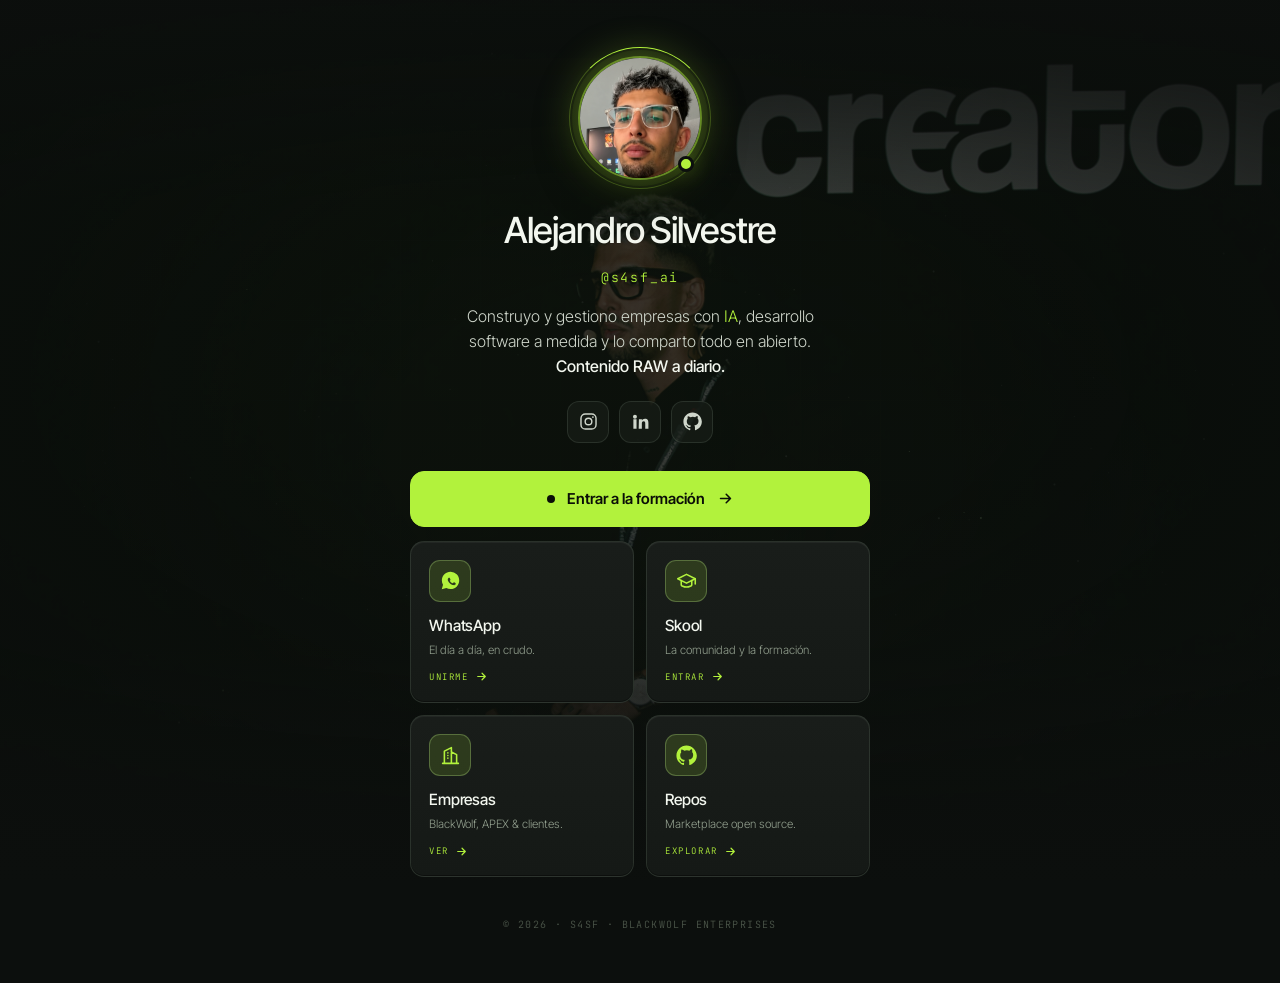
==== index.html @ 4521e9c7 "feat: sitio hub s4sf_ai — link-in-bio, empresas/software/servicios, marketplace de repos Co-Authored" ====
<!doctype html>
<html lang="es">
<head>
  <meta charset="UTF-8" />
  <meta name="viewport" content="width=device-width, initial-scale=1.0, viewport-fit=cover" />
  <meta name="theme-color" content="#0C0F0D" />
  <title>s4sf_ai · Alejandro Silvestre</title>
  <meta name="description" content="IA, automatización y ciberseguridad. Formación, comunidad y herramientas — contenido RAW a diario. Entra por una de las cuatro puertas." />
  <meta property="og:type" content="website" />
  <meta property="og:title" content="s4sf_ai · Alejandro Silvestre" />
  <meta property="og:description" content="IA, automatización y ciberseguridad. Formación, comunidad y repos abiertos. Contenido RAW a diario." />
  <meta property="og:image" content="assets/og.png" />
  <meta name="twitter:card" content="summary_large_image" />
  <meta name="twitter:title" content="s4sf_ai · Alejandro Silvestre" />
  <meta name="twitter:description" content="IA, automatización y ciberseguridad. Contenido RAW a diario." />
  <meta name="twitter:image" content="assets/og.png" />
  <link rel="icon" href="data:image/svg+xml,<svg xmlns='http://www.w3.org/2000/svg' viewBox='0 0 32 32'><rect width='32' height='32' rx='8' fill='%23B2F23C'/><text x='16' y='22' font-family='monospace' font-size='15' font-weight='700' text-anchor='middle' fill='%230A0E07'>s4</text></svg>" />
  <link rel="stylesheet" href="assets/theme.css" />
</head>
<body>
  <script src="assets/config.js"></script>
  <script src="assets/atmosphere.js"></script>

  <!-- Foto de escenario de fondo en movimiento + velo -->
  <img class="bio-bg-portrait" src="assets/bg-stage.png" alt="" aria-hidden="true" />
  <div class="bio-veil" aria-hidden="true"></div>

  <main class="bio-stage">
    <div class="bio-col">
      <!-- Foto de perfil -->
      <div class="bio-avatar-wrap reveal">
        <span class="bio-avatar-ring" aria-hidden="true"></span>
        <img class="bio-avatar" src="assets/avatar.png" alt="Alejandro Silvestre — s4sf" />
        <span class="bio-avatar-dot" aria-hidden="true"></span>
      </div>

      <!-- Presentación (no en menú) -->
      <h1 class="bio-name reveal">Alejandro Silvestre</h1>
      <div class="bio-handle reveal">@s4sf_ai</div>
      <p class="bio-tagline reveal">
        Construyo y gestiono empresas con <span class="accent">IA</span>, desarrollo software a medida
        y lo comparto todo en abierto. <strong style="color:var(--apex-plat-hi);font-weight:500">Contenido RAW a diario.</strong>
      </p>

      <!-- Redes -->
      <div class="bio-socials reveal">
        <a class="bio-social" href="https://instagram.com/alexsilvstre_" target="_blank" rel="noopener" aria-label="Instagram">
          <svg viewBox="0 0 24 24" fill="none" stroke="currentColor" stroke-width="1.8"><rect x="2.5" y="2.5" width="19" height="19" rx="5.5"/><circle cx="12" cy="12" r="4.2"/><circle cx="17.6" cy="6.4" r="1.1" fill="currentColor" stroke="none"/></svg>
        </a>
        <a class="bio-social" href="https://www.linkedin.com/in/alejandro-silvestre-s4sf/" target="_blank" rel="noopener" aria-label="LinkedIn">
          <svg viewBox="0 0 24 24" fill="currentColor"><path d="M4.98 3.5A2.5 2.5 0 1 0 5 8.5a2.5 2.5 0 0 0 0-5zM3 9h4v12H3zM10 9h3.8v1.7h.05c.53-1 1.83-2.05 3.76-2.05C21.4 8.65 22 11.1 22 14.3V21h-4v-6c0-1.43-.03-3.27-2-3.27-2 0-2.3 1.56-2.3 3.17V21h-4z"/></svg>
        </a>
        <a class="bio-social" href="https://github.com/SASbot01/apexclosers" target="_blank" rel="noopener" aria-label="GitHub">
          <svg viewBox="0 0 24 24" fill="currentColor"><path d="M12 .5C5.7.5.5 5.7.5 12c0 5.1 3.3 9.4 7.9 10.9.6.1.8-.2.8-.5v-2c-3.2.7-3.9-1.4-3.9-1.4-.5-1.3-1.3-1.7-1.3-1.7-1.1-.7.1-.7.1-.7 1.2.1 1.8 1.2 1.8 1.2 1 1.8 2.8 1.3 3.5 1 .1-.8.4-1.3.7-1.6-2.6-.3-5.3-1.3-5.3-5.7 0-1.3.5-2.3 1.2-3.1-.1-.3-.5-1.5.1-3.1 0 0 1-.3 3.3 1.2a11.5 11.5 0 0 1 6 0C17.3 4.7 18.3 5 18.3 5c.6 1.6.2 2.8.1 3.1.8.8 1.2 1.8 1.2 3.1 0 4.4-2.7 5.4-5.3 5.7.4.4.8 1.1.8 2.2v3.3c0 .3.2.6.8.5 4.6-1.5 7.9-5.8 7.9-10.9C23.5 5.7 18.3.5 12 .5Z"/></svg>
        </a>
      </div>

      <!-- CTA formación destacado -->
      <a class="bio-formacion reveal" data-link="formacion">
        <span class="pulse" aria-hidden="true"></span>
        Entrar a la formación
        <svg viewBox="0 0 24 24" fill="none" stroke="currentColor" stroke-width="2.2" stroke-linecap="round" stroke-linejoin="round" style="width:17px;height:17px"><path d="M5 12h14M13 6l6 6-6 6"/></svg>
      </a>

      <!-- LOS 4 BOTONES (protagonistas) -->
      <nav class="bio-links" aria-label="Accesos">
        <a class="bio-link reveal" data-link="whatsapp">
          <span class="ic"><svg viewBox="0 0 24 24" fill="currentColor"><path d="M12.04 2C6.58 2 2.13 6.45 2.13 11.91c0 1.75.46 3.45 1.32 4.95L2 22l5.25-1.38a9.9 9.9 0 0 0 4.79 1.22h.01c5.46 0 9.91-4.45 9.91-9.91 0-2.65-1.03-5.14-2.9-7.01A9.82 9.82 0 0 0 12.04 2Zm5.83 14.24c-.19.53-1.1 1.01-1.53 1.08-.39.06-.88.08-1.42-.09-.33-.11-.74-.25-1.28-.48-2.26-.97-3.73-3.24-3.84-3.39-.11-.15-.92-1.22-.92-2.33s.59-1.66.79-1.88c.21-.22.45-.28.6-.28h.43c.13.01.32-.05.5.39.19.45.63 1.57.69 1.68.06.11.09.24.02.39-.07.15-.11.24-.22.37-.11.13-.23.29-.33.39-.11.11-.23.23-.1.45.13.22.58.95 1.24 1.54.85.76 1.57 1 1.79 1.11.22.11.35.09.48-.06.13-.15.56-.66.71-.88.14-.23.29-.19.5-.12.21.08 1.32.63 1.54.74.23.12.37.17.43.27.06.1.06.55-.13 1.08Z"/></svg></span>
          <div><h3>WhatsApp</h3><p>El día a día, en crudo.</p></div>
          <span class="go">Unirme <svg viewBox="0 0 24 24" fill="none" stroke="currentColor" stroke-width="2.2" stroke-linecap="round" stroke-linejoin="round"><path d="M5 12h14M13 6l6 6-6 6"/></svg></span>
        </a>

        <a class="bio-link reveal" data-link="skool">
          <span class="ic"><svg viewBox="0 0 24 24" fill="none" stroke="currentColor" stroke-width="1.8" stroke-linecap="round" stroke-linejoin="round"><path d="M22 10 12 5 2 10l10 5 10-5Z"/><path d="M6 12v5c0 1 2.7 2.5 6 2.5s6-1.5 6-2.5v-5"/><path d="M22 10v6"/></svg></span>
          <div><h3>Skool</h3><p>La comunidad y la formación.</p></div>
          <span class="go">Entrar <svg viewBox="0 0 24 24" fill="none" stroke="currentColor" stroke-width="2.2" stroke-linecap="round" stroke-linejoin="round"><path d="M5 12h14M13 6l6 6-6 6"/></svg></span>
        </a>

        <a class="bio-link reveal" href="empresas.html">
          <span class="ic"><svg viewBox="0 0 24 24" fill="none" stroke="currentColor" stroke-width="1.8" stroke-linecap="round" stroke-linejoin="round"><path d="M3 21h18M5 21V7l8-4v18M19 21V11l-6-3"/><path d="M9 9v.01M9 12v.01M9 15v.01"/></svg></span>
          <div><h3>Empresas</h3><p>BlackWolf, APEX & clientes.</p></div>
          <span class="go">Ver <svg viewBox="0 0 24 24" fill="none" stroke="currentColor" stroke-width="2.2" stroke-linecap="round" stroke-linejoin="round"><path d="M5 12h14M13 6l6 6-6 6"/></svg></span>
        </a>

        <a class="bio-link reveal" href="repos.html">
          <span class="ic"><svg viewBox="0 0 24 24" fill="currentColor"><path d="M12 .5C5.7.5.5 5.7.5 12c0 5.1 3.3 9.4 7.9 10.9.6.1.8-.2.8-.5v-2c-3.2.7-3.9-1.4-3.9-1.4-.5-1.3-1.3-1.7-1.3-1.7-1.1-.7.1-.7.1-.7 1.2.1 1.8 1.2 1.8 1.2 1 1.8 2.8 1.3 3.5 1 .1-.8.4-1.3.7-1.6-2.6-.3-5.3-1.3-5.3-5.7 0-1.3.5-2.3 1.2-3.1-.1-.3-.5-1.5.1-3.1 0 0 1-.3 3.3 1.2a11.5 11.5 0 0 1 6 0C17.3 4.7 18.3 5 18.3 5c.6 1.6.2 2.8.1 3.1.8.8 1.2 1.8 1.2 3.1 0 4.4-2.7 5.4-5.3 5.7.4.4.8 1.1.8 2.2v3.3c0 .3.2.6.8.5 4.6-1.5 7.9-5.8 7.9-10.9C23.5 5.7 18.3.5 12 .5Z"/></svg></span>
          <div><h3>Repos</h3><p>Marketplace open source.</p></div>
          <span class="go">Explorar <svg viewBox="0 0 24 24" fill="none" stroke="currentColor" stroke-width="2.2" stroke-linecap="round" stroke-linejoin="round"><path d="M5 12h14M13 6l6 6-6 6"/></svg></span>
        </a>
      </nav>

      <p class="bio-foot">© <span data-year></span> · s4sf · BlackWolf Enterprises</p>
    </div>
  </main>

  <script src="assets/main.js"></script>
</body>
</html>
---- assets/theme.css ----
/* ───────────────────────────────────────────────────────────────────────────
 * s4sf — Sistema de diseño "Apex Neón"
 * Portado fielmente del software Apex / Apex Closer (no inventado).
 * Verde lima sobre negro-verdoso · Inter Tight + JetBrains Mono · cinematic.
 * ─────────────────────────────────────────────────────────────────────────── */

@import url('https://fonts.googleapis.com/css2?family=Inter+Tight:wght@200;300;400;500;600;700;800&family=JetBrains+Mono:wght@300;400;500&display=swap');

:root {
  --apex-font:      'Inter Tight', 'Inter', -apple-system, BlinkMacSystemFont, system-ui, sans-serif;
  --apex-font-mono: 'JetBrains Mono', 'SF Mono', Menlo, monospace;
  --apex-ease-editorial: cubic-bezier(0.2, 0.8, 0.2, 1);
  --apex-ease-ambient:   cubic-bezier(0.16, 1, 0.3, 1);

  /* Tokens NEÓN (la firma de Apex Closer) */
  --apex-bg-deep:    #0C0F0D;
  --apex-bg:         #0E120F;
  --apex-bg-soft:    #121613;
  --apex-surface:    #181C19;
  --apex-surface-hi: #1E231F;

  --apex-plat-hi:   #F3F7EF;
  --apex-plat-mid:  #CFD6CB;
  --apex-plat-low:  #93A08F;
  --apex-plat-shad: #4C564A;
  --apex-plat-deep: #1B211A;

  --apex-border:        rgba(150, 172, 148, 0.16);
  --apex-border-strong: rgba(168, 214, 120, 0.34);
  --apex-border-soft:   rgba(150, 172, 148, 0.09);

  --apex-card-bg:    linear-gradient(180deg, #191D1A 0%, #151916 100%);
  --apex-card-sheen: linear-gradient(180deg, rgba(255, 255, 255, 0.022), transparent);
  --apex-inset-top: rgba(255, 255, 255, 0.045);
  --apex-inset-bot: rgba(0, 0, 0, 0.4);
  --apex-anchor:    rgba(0, 0, 0, 0.45);

  --apex-panel-bg:   #141815;
  --apex-trigger-bg:   rgba(28, 33, 29, 0.55);
  --apex-trigger-bg-h: rgba(38, 44, 39, 0.85);

  --apex-status-pos: #B2F23C;
  --apex-status-neg: #E58371;

  --apex-accent:      #B2F23C;
  --apex-accent-h:    #C6FA5C;
  --apex-accent-ink:  #0A0E07;
  --apex-accent-line: #B2F23C;
  --apex-accent-soft: rgba(178, 242, 60, 0.14);
  --apex-glow:        0 0 22px rgba(178, 242, 60, 0.28);

  --apex-radius:      14px;
  --apex-radius-sm:   9px;
  --apex-radius-pill: 999px;

  --apex-mark-1: #C6FA5C;
  --apex-mark-2: #B2F23C;
  --apex-mark-3: #6FA32B;

  --apex-maxw: 1120px;
}

* { box-sizing: border-box; }
html, body { background: var(--apex-bg-deep); }
html { scroll-behavior: smooth; }

body {
  margin: 0;
  position: relative;
  min-height: 100vh;
  background: var(--apex-bg-deep);
  color: var(--apex-plat-mid);
  font-family: var(--apex-font);
  font-weight: 300;
  font-size: 14.5px;
  line-height: 1.6;
  letter-spacing: 0;
  -webkit-font-smoothing: antialiased;
  -moz-osx-font-smoothing: grayscale;
  overflow-x: hidden;
}

::selection { background: var(--apex-accent); color: var(--apex-accent-ink); }

a { color: inherit; text-decoration: none; }

/* ── Tipografía ──────────────────────────────────────────────────────────── */
.apex-eyebrow {
  font-family: var(--apex-font-mono);
  font-weight: 500; font-size: 11px;
  letter-spacing: 0.22em; text-transform: uppercase;
  color: var(--apex-plat-low);
}
.apex-eyebrow--accent { color: var(--apex-accent); }
.apex-label {
  font-family: var(--apex-font-mono);
  font-weight: 500; font-size: 10.5px;
  letter-spacing: 0.18em; text-transform: uppercase;
  color: var(--apex-plat-low);
}
.apex-mono { font-family: var(--apex-font-mono); font-weight: 400; letter-spacing: 0.04em; }
.apex-display {
  font-family: var(--apex-font); font-weight: 200;
  font-size: clamp(46px, 9vw, 92px); line-height: 0.95; letter-spacing: -0.04em;
  color: var(--apex-plat-hi); margin: 0;
}
.apex-h1 { font-family: var(--apex-font); font-weight: 400; font-size: clamp(30px,5vw,44px); line-height: 1.02; letter-spacing: -0.025em; color: var(--apex-plat-hi); margin: 0; }
.apex-h2 { font-family: var(--apex-font); font-weight: 500; font-size: clamp(22px,3.4vw,28px); line-height: 1.18; letter-spacing: -0.02em; color: var(--apex-plat-hi); margin: 0; }
.apex-h3 { font-family: var(--apex-font); font-weight: 500; font-size: 18px; line-height: 1.25; letter-spacing: -0.015em; color: var(--apex-plat-hi); margin: 0; }
.apex-lead { font-size: clamp(15px, 2vw, 17px); line-height: 1.6; color: var(--apex-plat-mid); }
.apex-muted { color: var(--apex-plat-low); }
.accent { color: var(--apex-accent); }

/* ── Layout ──────────────────────────────────────────────────────────────── */
.apex-shell { position: relative; z-index: 10; }
.apex-container { width: 100%; max-width: var(--apex-maxw); margin: 0 auto; padding: 0 24px; }
.apex-section { padding: clamp(56px, 9vw, 110px) 0; }
.apex-section--tight { padding: clamp(40px, 6vw, 72px) 0; }

/* ── Top nav ─────────────────────────────────────────────────────────────── */
.apex-nav {
  position: sticky; top: 0; z-index: 100;
  backdrop-filter: blur(16px); -webkit-backdrop-filter: blur(16px);
  background: rgba(12, 15, 13, 0.55);
  border-bottom: 1px solid var(--apex-border-soft);
}
.apex-nav-inner { display: flex; align-items: center; justify-content: space-between; height: 60px; }
.apex-brand { display: inline-flex; align-items: center; gap: 11px; }
.apex-brand-mark {
  width: 30px; height: 30px; border-radius: 8px; display: grid; place-items: center;
  background: linear-gradient(160deg, var(--apex-mark-1), var(--apex-mark-3));
  color: var(--apex-accent-ink); font-family: var(--apex-font); font-weight: 700;
  font-size: 13px; letter-spacing: -0.04em; box-shadow: var(--apex-glow);
}
.apex-brand-name { font-family: var(--apex-font-mono); font-size: 13px; letter-spacing: 0.14em; text-transform: lowercase; color: var(--apex-plat-hi); }
.apex-brand-ava { width: 30px; height: 30px; border-radius: 8px; object-fit: cover; object-position: 50% 24%; border: 1px solid var(--apex-border-strong); box-shadow: var(--apex-glow); flex: none; }
.apex-nav-links { display: flex; align-items: center; gap: 6px; }
.apex-nav-link {
  font-family: var(--apex-font-mono); font-size: 11px; letter-spacing: 0.12em; text-transform: uppercase;
  color: var(--apex-plat-low); padding: 8px 12px; border-radius: var(--apex-radius-sm);
  transition: color 0.2s var(--apex-ease-editorial), background 0.2s var(--apex-ease-editorial);
}
.apex-nav-link:hover { color: var(--apex-plat-hi); background: var(--apex-alpha-2, rgba(255,255,255,0.03)); }
.apex-nav-link[aria-current="page"] { color: var(--apex-accent); }
@media (max-width: 680px){ .apex-nav-links .apex-nav-link:not(.apex-nav-link--cta){ display:none; } }

/* ── Botones ─────────────────────────────────────────────────────────────── */
.apex-btn {
  display: inline-flex; align-items: center; justify-content: center; gap: 9px;
  padding: 13px 22px; cursor: pointer; border-radius: var(--apex-radius-sm);
  font-family: var(--apex-font); font-size: 14px; font-weight: 500; letter-spacing: -0.01em;
  border: 1px solid transparent; transition: all 0.2s var(--apex-ease-editorial);
  white-space: nowrap;
}
.apex-btn svg { width: 17px; height: 17px; }
.apex-btn--primary { background: var(--apex-accent); color: var(--apex-accent-ink); border-color: var(--apex-accent); }
.apex-btn--primary:hover { background: var(--apex-accent-h); transform: translateY(-1px); box-shadow: var(--apex-glow); }
.apex-btn--ghost { background: transparent; color: var(--apex-plat-mid); border-color: var(--apex-border); }
.apex-btn--ghost:hover { border-color: var(--apex-border-strong); color: var(--apex-plat-hi); }
.apex-btn--plat { background: var(--apex-plat-hi); color: var(--apex-accent-ink); border-color: var(--apex-plat-hi); }
.apex-btn--plat:hover { background: #fff; transform: translateY(-1px); }
.apex-btn--lg { padding: 16px 28px; font-size: 15px; }
.apex-btn--block { width: 100%; }

/* ── Card base ───────────────────────────────────────────────────────────── */
.apex-card {
  position: relative; isolation: isolate;
  background: var(--apex-card-bg);
  border: 1px solid var(--apex-border);
  border-radius: var(--apex-radius);
  padding: 24px;
  box-shadow: inset 0 1px 0 var(--apex-inset-top), inset 0 -1px 0 var(--apex-inset-bot), 0 1px 0 var(--apex-anchor);
  transition: transform 0.4s var(--apex-ease-editorial), border-color 0.4s var(--apex-ease-editorial), box-shadow 0.4s var(--apex-ease-editorial);
}
.apex-card::before {
  content: ''; position: absolute; inset: 0 0 auto 0; height: 90px;
  background: var(--apex-card-sheen); pointer-events: none; z-index: -1;
}
.apex-card:hover { border-color: var(--apex-border-strong); }

/* ── Hub: los 4 botones grandes ──────────────────────────────────────────── */
.hub-grid { display: grid; grid-template-columns: repeat(2, 1fr); gap: 16px; }
@media (max-width: 720px){ .hub-grid { grid-template-columns: 1fr; } }

.hub-tile {
  position: relative; isolation: isolate; overflow: hidden;
  display: flex; flex-direction: column; gap: 18px;
  min-height: 220px; padding: 26px;
  background: var(--apex-card-bg);
  border: 1px solid var(--apex-border);
  border-radius: var(--apex-radius);
  box-shadow: inset 0 1px 0 var(--apex-inset-top), inset 0 -1px 0 var(--apex-inset-bot), 0 1px 0 var(--apex-anchor);
  transition: transform 0.4s var(--apex-ease-editorial), border-color 0.4s var(--apex-ease-editorial), box-shadow 0.4s var(--apex-ease-editorial);
}
.hub-tile::after {
  content: ''; position: absolute; inset: -1px; z-index: -1; border-radius: inherit; opacity: 0;
  background: radial-gradient(120% 120% at 80% 0%, rgba(178,242,60,0.10), transparent 55%);
  transition: opacity 0.45s var(--apex-ease-editorial);
}
.hub-tile:hover { transform: translateY(-3px); border-color: var(--apex-border-strong); box-shadow: inset 0 1px 0 var(--apex-inset-top), 0 18px 50px rgba(0,0,0,0.45), var(--apex-glow); }
.hub-tile:hover::after { opacity: 1; }
.hub-tile-top { display: flex; align-items: flex-start; justify-content: space-between; gap: 14px; }
.hub-icon {
  width: 50px; height: 50px; border-radius: 12px; display: grid; place-items: center;
  background: var(--apex-accent-soft); border: 1px solid var(--apex-border-strong);
  color: var(--apex-accent);
}
.hub-icon svg { width: 24px; height: 24px; }
.hub-num { font-family: var(--apex-font-mono); font-size: 11px; letter-spacing: 0.2em; color: var(--apex-plat-shad); }
.hub-tile-body { margin-top: auto; }
.hub-tile h3 { font-family: var(--apex-font); font-weight: 500; font-size: 21px; letter-spacing: -0.02em; color: var(--apex-plat-hi); margin: 0 0 6px; }
.hub-tile p { font-size: 13.5px; color: var(--apex-plat-low); margin: 0; max-width: 38ch; }
.hub-arrow {
  display: inline-flex; align-items: center; gap: 8px; margin-top: 16px;
  font-family: var(--apex-font-mono); font-size: 10.5px; letter-spacing: 0.18em; text-transform: uppercase;
  color: var(--apex-accent);
}
.hub-arrow svg { width: 15px; height: 15px; transition: transform 0.3s var(--apex-ease-editorial); }
.hub-tile:hover .hub-arrow svg { transform: translateX(4px); }
.hub-tile-badge {
  font-family: var(--apex-font-mono); font-size: 9.5px; letter-spacing: 0.18em; text-transform: uppercase;
  color: var(--apex-plat-low); border: 1px solid var(--apex-border); border-radius: var(--apex-radius-pill);
  padding: 4px 10px;
}

/* ── Pills / chips ───────────────────────────────────────────────────────── */
.apex-pill {
  display: inline-flex; align-items: center; gap: 7px;
  font-family: var(--apex-font-mono); font-size: 10.5px; letter-spacing: 0.14em; text-transform: uppercase;
  color: var(--apex-plat-low); border: 1px solid var(--apex-border); border-radius: var(--apex-radius-pill);
  padding: 6px 13px;
}
.apex-pill .dot { width: 6px; height: 6px; border-radius: 50%; background: var(--apex-accent); box-shadow: var(--apex-glow); }

/* ── Marquee de stats ────────────────────────────────────────────────────── */
.stat-row { display: flex; flex-wrap: wrap; gap: 0; border: 1px solid var(--apex-border); border-radius: var(--apex-radius); overflow: hidden; }
.stat-cell { flex: 1 1 160px; padding: 22px 24px; border-right: 1px solid var(--apex-border-soft); }
.stat-cell:last-child { border-right: 0; }
.stat-val { font-family: var(--apex-font); font-weight: 200; font-size: 34px; line-height: 1; letter-spacing: -0.03em; color: var(--apex-plat-hi); font-variant-numeric: tabular-nums; }
.stat-key { margin-top: 8px; font-family: var(--apex-font-mono); font-size: 10px; letter-spacing: 0.16em; text-transform: uppercase; color: var(--apex-plat-low); }

/* ── Section heading ─────────────────────────────────────────────────────── */
.sec-head { max-width: 640px; margin-bottom: 36px; }
.sec-head .apex-eyebrow { display: block; margin-bottom: 14px; }
.sec-head p { margin: 14px 0 0; }

/* ── Grids genéricos ─────────────────────────────────────────────────────── */
.grid-3 { display: grid; grid-template-columns: repeat(3, 1fr); gap: 16px; }
.grid-2 { display: grid; grid-template-columns: repeat(2, 1fr); gap: 16px; }
@media (max-width: 900px){ .grid-3 { grid-template-columns: 1fr 1fr; } }
@media (max-width: 620px){ .grid-3, .grid-2 { grid-template-columns: 1fr; } }

/* ── Empresas: client / product cards ────────────────────────────────────── */
.prod-card { display: flex; flex-direction: column; gap: 14px; }
.prod-card .tag-row { display: flex; flex-wrap: wrap; gap: 7px; margin-top: 4px; }
.tag { font-family: var(--apex-font-mono); font-size: 10px; letter-spacing: 0.1em; text-transform: uppercase; color: var(--apex-plat-low); background: var(--apex-accent-soft); border: 1px solid var(--apex-border-soft); border-radius: var(--apex-radius-pill); padding: 4px 9px; }
.client-item { display: flex; align-items: center; gap: 14px; padding: 14px 0; border-bottom: 1px solid var(--apex-border-soft); }
.client-item:last-child { border-bottom: 0; }
.client-logo { width: 42px; height: 42px; border-radius: 10px; display: grid; place-items: center; flex: none; background: var(--apex-surface); border: 1px solid var(--apex-border); color: var(--apex-plat-hi); font-family: var(--apex-font); font-weight: 600; font-size: 15px; letter-spacing: -0.03em; }
.client-meta { min-width: 0; }
.client-meta .name { color: var(--apex-plat-hi); font-size: 14.5px; font-weight: 400; }
.client-meta .role { font-size: 12px; color: var(--apex-plat-low); }
.client-svc { margin-left: auto; }

/* ── Repos marketplace ───────────────────────────────────────────────────── */
.repo-toolbar { display: flex; align-items: center; gap: 12px; flex-wrap: wrap; margin-bottom: 24px; }
.repo-search { flex: 1 1 280px; display: flex; align-items: center; gap: 10px; padding: 12px 16px; background: rgba(255,255,255,0.03); border: 1px solid var(--apex-border); border-radius: var(--apex-radius-sm); }
.repo-search input { flex: 1; background: transparent; border: 0; outline: 0; color: var(--apex-plat-hi); font-family: var(--apex-font); font-size: 14px; }
.repo-search input::placeholder { color: var(--apex-plat-shad); }
.repo-search svg { width: 16px; height: 16px; color: var(--apex-plat-low); flex: none; }
.repo-grid { display: grid; grid-template-columns: repeat(2, 1fr); gap: 16px; }
@media (max-width: 760px){ .repo-grid { grid-template-columns: 1fr; } }
.repo-card { display: flex; flex-direction: column; gap: 12px; }
.repo-card-head { display: flex; align-items: flex-start; gap: 12px; }
.repo-card-head .gh { width: 38px; height: 38px; border-radius: 10px; flex: none; display: grid; place-items: center; background: var(--apex-surface); border: 1px solid var(--apex-border); color: var(--apex-plat-mid); }
.repo-card-head .gh svg { width: 20px; height: 20px; }
.repo-title { color: var(--apex-plat-hi); font-size: 15.5px; font-weight: 500; letter-spacing: -0.01em; word-break: break-word; }
.repo-owner { font-family: var(--apex-font-mono); font-size: 11px; color: var(--apex-plat-low); letter-spacing: 0.02em; }
.repo-desc { font-size: 13.5px; color: var(--apex-plat-mid); margin: 0; }
.repo-foot { display: flex; align-items: center; gap: 14px; margin-top: auto; padding-top: 6px; }
.repo-lang { display: inline-flex; align-items: center; gap: 7px; font-family: var(--apex-font-mono); font-size: 11px; color: var(--apex-plat-low); }
.repo-lang .lang-dot { width: 9px; height: 9px; border-radius: 50%; background: var(--apex-accent); }
.repo-link { margin-left: auto; display: inline-flex; align-items: center; gap: 6px; font-family: var(--apex-font-mono); font-size: 10.5px; letter-spacing: 0.14em; text-transform: uppercase; color: var(--apex-accent); }
.repo-link svg { width: 14px; height: 14px; }
.repo-tags { display: flex; flex-wrap: wrap; gap: 6px; }
.repo-empty { text-align: center; padding: 60px 20px; color: var(--apex-plat-low); }

/* ── Formularios ─────────────────────────────────────────────────────────── */
.field { display: flex; flex-direction: column; gap: 7px; margin-bottom: 16px; }
.field label { font-family: var(--apex-font-mono); font-size: 10.5px; letter-spacing: 0.14em; text-transform: uppercase; color: var(--apex-plat-low); }
.field input, .field textarea, .field select {
  padding: 12px 14px; background: rgba(255,255,255,0.03); border: 1px solid var(--apex-border);
  border-radius: var(--apex-radius-sm); color: var(--apex-plat-hi); font-family: var(--apex-font); font-size: 14.5px; outline: none;
  transition: border-color 0.2s var(--apex-ease-editorial); width: 100%;
}
.field input:focus, .field textarea:focus, .field select:focus { border-color: var(--apex-border-strong); }
.field textarea { resize: vertical; min-height: 92px; }
.field .hint { font-size: 11.5px; color: var(--apex-plat-shad); }
.form-row { display: grid; grid-template-columns: 1fr 1fr; gap: 14px; }
@media (max-width: 560px){ .form-row { grid-template-columns: 1fr; } }

/* ── Modal / drawer ──────────────────────────────────────────────────────── */
.modal-backdrop { position: fixed; inset: 0; z-index: 1000; background: rgba(6,8,6,0.72); backdrop-filter: blur(8px); -webkit-backdrop-filter: blur(8px); display: none; align-items: center; justify-content: center; padding: 24px; }
.modal-backdrop.open { display: flex; animation: fade-in 0.25s var(--apex-ease-editorial); }
.modal {
  width: 100%; max-width: 520px; max-height: 88vh; overflow-y: auto;
  background: var(--apex-panel-bg); border: 1px solid var(--apex-border-strong); border-radius: var(--apex-radius);
  padding: 28px; box-shadow: 0 30px 80px rgba(0,0,0,0.6); animation: pop 0.22s var(--apex-ease-editorial);
}
.modal-head { display: flex; align-items: flex-start; justify-content: space-between; gap: 16px; margin-bottom: 22px; }
.modal-close { background: transparent; border: 1px solid var(--apex-border); color: var(--apex-plat-low); width: 34px; height: 34px; border-radius: 8px; cursor: pointer; display: grid; place-items: center; flex: none; transition: all 0.2s; }
.modal-close:hover { border-color: var(--apex-border-strong); color: var(--apex-plat-hi); }

/* ── Footer ──────────────────────────────────────────────────────────────── */
.apex-footer { border-top: 1px solid var(--apex-border-soft); padding: 44px 0 56px; margin-top: 40px; }
.footer-inner { display: flex; flex-wrap: wrap; gap: 24px; align-items: center; justify-content: space-between; }
.footer-links { display: flex; flex-wrap: wrap; gap: 18px; }
.footer-links a { font-family: var(--apex-font-mono); font-size: 11px; letter-spacing: 0.12em; text-transform: uppercase; color: var(--apex-plat-low); transition: color 0.2s; }
.footer-links a:hover { color: var(--apex-accent); }
.footer-fine { font-family: var(--apex-font-mono); font-size: 10.5px; letter-spacing: 0.1em; color: var(--apex-plat-shad); }

/* ── Reveal on scroll ────────────────────────────────────────────────────── */
.reveal { opacity: 0; transform: translateY(20px); transition: opacity 0.7s var(--apex-ease-ambient), transform 0.7s var(--apex-ease-ambient); }
.reveal.in { opacity: 1; transform: none; }

/* ── Helpers ─────────────────────────────────────────────────────────────── */
.divider { height: 1px; background: var(--apex-border-soft); margin: 0; border: 0; }
.stack-sm > * + * { margin-top: 10px; }
.row { display: flex; gap: 12px; flex-wrap: wrap; }
.row--center { align-items: center; }
.mt-s { margin-top: 14px; } .mt-m { margin-top: 26px; } .mt-l { margin-top: 44px; }
.center { text-align: center; }
.toast { position: fixed; bottom: 24px; left: 50%; transform: translateX(-50%) translateY(20px); z-index: 2000; background: var(--apex-accent); color: var(--apex-accent-ink); font-family: var(--apex-font); font-weight: 500; font-size: 13.5px; padding: 12px 20px; border-radius: var(--apex-radius-sm); box-shadow: var(--apex-glow); opacity: 0; pointer-events: none; transition: all 0.3s var(--apex-ease-editorial); }
.toast.show { opacity: 1; transform: translateX(-50%) translateY(0); }

@keyframes fade-in { from { opacity: 0; } to { opacity: 1; } }
@keyframes pop { from { opacity: 0; transform: translateY(8px) scale(0.98); } to { opacity: 1; transform: none; } }

/* ── Barra de progreso de scroll (firma Apex · neón) ─────────────────────── */
.apex-scroll-progress {
  position: fixed; top: 0; left: 0; height: 2px; z-index: 200;
  width: 100%; transform: scaleX(0); transform-origin: 0 50%;
  background: linear-gradient(90deg, #4C6A2E, #8BD13A, #B2F23C);
  box-shadow: 0 0 12px rgba(178,242,60,0.5);
  will-change: transform;
}

/* ── Menú móvil ──────────────────────────────────────────────────────────── */
.apex-nav-toggle {
  display: none; width: 40px; height: 40px; border-radius: var(--apex-radius-sm);
  background: var(--apex-trigger-bg); border: 1px solid var(--apex-border);
  color: var(--apex-plat-hi); cursor: pointer; place-items: center; flex: none;
  transition: border-color 0.2s var(--apex-ease-editorial);
}
.apex-nav-toggle:hover { border-color: var(--apex-border-strong); }
.apex-nav-toggle svg { width: 19px; height: 19px; }
.apex-nav-toggle .ico-close { display: none; }
.apex-nav-toggle[aria-expanded="true"] .ico-open { display: none; }
.apex-nav-toggle[aria-expanded="true"] .ico-close { display: block; }

.apex-mobile-menu {
  display: none; position: fixed; left: 0; right: 0; top: 60px; z-index: 150;
  background: rgba(12,15,13,0.92); backdrop-filter: blur(18px); -webkit-backdrop-filter: blur(18px);
  border-bottom: 1px solid var(--apex-border); padding: 14px 24px 22px;
  flex-direction: column; gap: 6px;
  animation: apex-mm 0.22s var(--apex-ease-editorial);
}
.apex-mobile-menu.open { display: flex; }
.apex-mobile-menu a {
  font-family: var(--apex-font-mono); font-size: 13px; letter-spacing: 0.08em; text-transform: uppercase;
  color: var(--apex-plat-mid); padding: 13px 4px; border-bottom: 1px solid var(--apex-border-soft);
}
.apex-mobile-menu a:last-child { border-bottom: 0; }
.apex-mobile-menu a.is-cta {
  margin-top: 10px; border: 1px solid var(--apex-accent); border-radius: var(--apex-radius-sm);
  color: var(--apex-accent); text-align: center; padding: 14px;
}
@keyframes apex-mm { from { opacity: 0; transform: translateY(-8px); } to { opacity: 1; transform: none; } }
@media (max-width: 680px) { .apex-nav-toggle { display: grid; } }

/* ═══════════════════════════════════════════════════════════════════════════
 * LINK-IN-BIO (home) — avatar + 4 botones + retrato de fondo en movimiento
 * ═══════════════════════════════════════════════════════════════════════════ */
.bio-stage {
  position: relative; z-index: 10; min-height: 100vh;
  display: flex; flex-direction: column; align-items: center; justify-content: center;
  padding: 56px 24px 40px; overflow: hidden;
}
/* Foto de escenario a pantalla completa, con deriva lenta (el "movimiento de fondo") */
.bio-bg-portrait {
  position: fixed; inset: 0; z-index: 1; pointer-events: none;
  width: 100%; height: 100%; object-fit: cover; object-position: 68% 30%;
  opacity: 0.55;
  animation: bio-drift 32s var(--apex-ease-ambient) infinite alternate;
}
@keyframes bio-drift { from { transform: scale(1.06) translate(0,0); } to { transform: scale(1.16) translate(-1.5%, -2%); } }
/* velo para fundir la foto con el fondo y dar contraste al texto centrado */
.bio-veil { position: fixed; inset: 0; z-index: 2; pointer-events: none;
  background: radial-gradient(110% 80% at 50% 42%, rgba(12,15,13,0.62) 26%, rgba(12,15,13,0.82) 62%, #0C0F0D 92%),
              linear-gradient(0deg, #0C0F0D 2%, transparent 28%),
              linear-gradient(180deg, rgba(12,15,13,0.7), transparent 22%); }

.bio-col { position: relative; z-index: 10; width: 100%; max-width: 560px; display: flex; flex-direction: column; align-items: center; text-align: center; }

.bio-avatar-wrap { position: relative; width: 124px; height: 124px; margin-bottom: 22px; animation: bio-float 6s var(--apex-ease-ambient) infinite; }
.bio-avatar { width: 124px; height: 124px; border-radius: 50%; object-fit: cover; object-position: 50% 28%;
  border: 2px solid rgba(178,242,60,0.55); box-shadow: 0 0 0 6px rgba(178,242,60,0.06), 0 0 38px rgba(178,242,60,0.34), 0 14px 40px rgba(0,0,0,0.5); }
.bio-avatar-ring { position: absolute; inset: -9px; border-radius: 50%; border: 1px solid rgba(178,242,60,0.25);
  border-top-color: var(--apex-accent); animation: bio-spin 7s linear infinite; }
.bio-avatar-dot { position: absolute; right: 8px; bottom: 8px; width: 16px; height: 16px; border-radius: 50%;
  background: var(--apex-accent); border: 3px solid var(--apex-bg-deep); box-shadow: var(--apex-glow); }
@keyframes bio-float { 0%,100% { transform: translateY(0); } 50% { transform: translateY(-7px); } }
@keyframes bio-spin { to { transform: rotate(360deg); } }

.bio-name { font-family: var(--apex-font); font-weight: 500; font-size: clamp(26px,5vw,36px); letter-spacing: -0.03em; color: var(--apex-plat-hi); margin: 0; }
.bio-handle { font-family: var(--apex-font-mono); font-size: 13px; letter-spacing: 0.14em; color: var(--apex-accent); margin-top: 8px; }
.bio-tagline { font-size: clamp(14px,2vw,16px); line-height: 1.55; color: var(--apex-plat-mid); margin: 16px 0 0; max-width: 42ch; }
.bio-socials { display: flex; gap: 10px; margin-top: 22px; }
.bio-social { width: 42px; height: 42px; border-radius: 12px; display: grid; place-items: center;
  background: var(--apex-trigger-bg); border: 1px solid var(--apex-border); color: var(--apex-plat-mid);
  transition: all 0.22s var(--apex-ease-editorial); }
.bio-social svg { width: 19px; height: 19px; }
.bio-social:hover { color: var(--apex-accent); border-color: var(--apex-border-strong); transform: translateY(-2px); box-shadow: var(--apex-glow); }

/* botón destacado de formación, tipo ribbon */
.bio-formacion { display: inline-flex; align-items: center; gap: 12px; margin-top: 28px; width: 100%; max-width: 460px;
  padding: 15px 22px; border-radius: var(--apex-radius); cursor: pointer;
  background: var(--apex-accent); color: var(--apex-accent-ink); border: 1px solid var(--apex-accent);
  font-family: var(--apex-font); font-weight: 600; font-size: 15px; justify-content: center;
  transition: all 0.22s var(--apex-ease-editorial); box-shadow: 0 0 0 0 rgba(178,242,60,0.0); }
.bio-formacion:hover { background: var(--apex-accent-h); transform: translateY(-2px); box-shadow: var(--apex-glow); }
.bio-formacion .pulse { width: 8px; height: 8px; border-radius: 50%; background: var(--apex-accent-ink); animation: bio-pulse 1.6s ease-in-out infinite; }
@keyframes bio-pulse { 0%,100% { opacity: 1; transform: scale(1); } 50% { opacity: 0.35; transform: scale(0.7); } }

/* los 4 botones del bio */
.bio-links { display: grid; grid-template-columns: 1fr 1fr; gap: 12px; width: 100%; max-width: 460px; margin-top: 14px; }
@media (max-width: 480px) { .bio-links { grid-template-columns: 1fr; } }
.bio-link { position: relative; isolation: isolate; overflow: hidden; text-align: left;
  display: flex; flex-direction: column; gap: 12px; padding: 18px; min-height: 132px;
  background: var(--apex-card-bg); border: 1px solid var(--apex-border); border-radius: var(--apex-radius);
  box-shadow: inset 0 1px 0 var(--apex-inset-top), inset 0 -1px 0 var(--apex-inset-bot);
  transition: transform 0.35s var(--apex-ease-editorial), border-color 0.35s var(--apex-ease-editorial), box-shadow 0.35s var(--apex-ease-editorial); }
.bio-link::after { content: ''; position: absolute; inset: -1px; z-index: -1; border-radius: inherit; opacity: 0;
  background: radial-gradient(120% 120% at 80% 0%, rgba(178,242,60,0.14), transparent 55%); transition: opacity 0.4s var(--apex-ease-editorial); }
.bio-link:hover { transform: translateY(-3px); border-color: var(--apex-border-strong); box-shadow: 0 16px 40px rgba(0,0,0,0.45), var(--apex-glow); }
.bio-link:hover::after { opacity: 1; }
.bio-link .ic { width: 42px; height: 42px; border-radius: 11px; display: grid; place-items: center; flex: none;
  background: var(--apex-accent-soft); border: 1px solid var(--apex-border-strong); color: var(--apex-accent); }
.bio-link .ic svg { width: 21px; height: 21px; }
.bio-link h3 { font-family: var(--apex-font); font-weight: 500; font-size: 15.5px; letter-spacing: -0.01em; color: var(--apex-plat-hi); margin: 0; }
.bio-link p { font-size: 11.5px; line-height: 1.4; color: var(--apex-plat-low); margin: 3px 0 0; }
.bio-link .go { margin-top: auto; display: inline-flex; align-items: center; gap: 6px; font-family: var(--apex-font-mono); font-size: 9px; letter-spacing: 0.18em; text-transform: uppercase; color: var(--apex-accent); }
.bio-link .go svg { width: 13px; height: 13px; transition: transform 0.3s var(--apex-ease-editorial); }
.bio-link:hover .go svg { transform: translateX(4px); }
.bio-foot { position: relative; z-index: 10; margin-top: 40px; font-family: var(--apex-font-mono); font-size: 10px; letter-spacing: 0.14em; text-transform: uppercase; color: var(--apex-plat-shad); }
@media (max-width: 720px) { .bio-bg-portrait { opacity: 0.4; object-position: 64% 24%; }
  .bio-veil { background: radial-gradient(150% 75% at 50% 30%, rgba(12,15,13,0.5), rgba(12,15,13,0.85) 64%, #0C0F0D), linear-gradient(0deg, #0C0F0D 3%, transparent 34%); } }

/* ═══════════════════════════════════════════════════════════════════════════
 * SOFTWARE — orbes flotantes + historia cinematográfica al pulsar
 * ═══════════════════════════════════════════════════════════════════════════ */
.sw-space {
  position: relative; z-index: 10; min-height: calc(100vh - 60px);
  display: flex; align-items: center; justify-content: center;
  gap: clamp(30px, 9vw, 140px); flex-wrap: wrap; padding: 60px 24px 90px;
}
.sw-orb {
  position: relative; width: clamp(210px, 30vw, 290px); aspect-ratio: 1; flex: none;
  border-radius: 50%; cursor: pointer; display: grid; place-items: center; text-align: center;
  background: radial-gradient(120% 120% at 50% 18%, rgba(178,242,60,0.10), rgba(20,24,21,0.6) 60%), var(--apex-panel-bg);
  border: 1px solid var(--apex-border-strong);
  box-shadow: inset 0 1px 0 var(--apex-inset-top), 0 30px 80px rgba(0,0,0,0.55), 0 0 50px rgba(178,242,60,0.10);
  animation: sw-float 7s var(--apex-ease-ambient) infinite;
  transition: transform 0.4s var(--apex-ease-editorial), border-color 0.4s var(--apex-ease-editorial), box-shadow 0.4s var(--apex-ease-editorial);
}
.sw-orb:nth-child(2) { animation-delay: -3.5s; }
.sw-orb::before { content: ''; position: absolute; inset: -14px; border-radius: 50%; border: 1px solid rgba(178,242,60,0.16); animation: sw-ring 9s linear infinite; }
.sw-orb::after  { content: ''; position: absolute; inset: -28px; border-radius: 50%; border: 1px dashed rgba(178,242,60,0.08); animation: sw-ring 16s linear infinite reverse; }
.sw-orb:hover { transform: translateY(-8px) scale(1.03); border-color: var(--apex-accent); box-shadow: inset 0 1px 0 var(--apex-inset-top), 0 36px 90px rgba(0,0,0,0.6), var(--apex-glow); }
.sw-orb-inner { position: relative; z-index: 2; padding: 28px; }
.sw-orb .badge { font-family: var(--apex-font-mono); font-size: 9.5px; letter-spacing: 0.22em; text-transform: uppercase; color: var(--apex-accent); }
.sw-orb h3 { font-family: var(--apex-font); font-weight: 500; font-size: clamp(22px,3.4vw,28px); letter-spacing: -0.02em; color: var(--apex-plat-hi); margin: 12px 0 8px; }
.sw-orb p { font-size: 12.5px; color: var(--apex-plat-low); margin: 0; max-width: 22ch; }
.sw-orb .enter { margin-top: 16px; display: inline-flex; align-items: center; gap: 7px; font-family: var(--apex-font-mono); font-size: 9.5px; letter-spacing: 0.2em; text-transform: uppercase; color: var(--apex-plat-mid); }
.sw-orb:hover .enter { color: var(--apex-accent); }
@keyframes sw-float { 0%,100% { transform: translateY(0); } 50% { transform: translateY(-14px); } }
@keyframes sw-ring { to { transform: rotate(360deg); } }
/* orbe "próximamente" para añadir software después */
.sw-orb--soon { opacity: 0.5; cursor: default; animation-duration: 9s; }
.sw-orb--soon:hover { transform: none; border-color: var(--apex-border); box-shadow: inset 0 1px 0 var(--apex-inset-top), 0 30px 80px rgba(0,0,0,0.55); }

/* Overlay historia */
.sw-story { position: fixed; inset: 0; z-index: 1000; display: none; align-items: center; justify-content: center;
  background: rgba(8,10,8,0.94); backdrop-filter: blur(14px); -webkit-backdrop-filter: blur(14px); }
.sw-story.open { display: flex; animation: fade-in 0.4s var(--apex-ease-editorial); }
.sw-story-bg { position: absolute; inset: 0; pointer-events: none;
  background: radial-gradient(80% 60% at 50% 16%, rgba(178,242,60,0.10), transparent 60%); }
.sw-story-inner { position: relative; z-index: 2; width: 100%; max-width: 680px; padding: 40px 28px; min-height: 60vh; display: flex; flex-direction: column; justify-content: center; }
.sw-progress { display: flex; gap: 7px; margin-bottom: 36px; }
.sw-progress span { height: 3px; flex: 1; background: var(--apex-border); border-radius: 2px; overflow: hidden; position: relative; }
.sw-progress span.done { background: var(--apex-accent-soft); }
.sw-progress span.active::after { content: ''; position: absolute; inset: 0; background: var(--apex-accent); box-shadow: var(--apex-glow); animation: sw-fill 0.5s var(--apex-ease-editorial) forwards; }
@keyframes sw-fill { from { transform: scaleX(0); transform-origin: 0; } to { transform: scaleX(1); } }
.sw-chapter { }
.sw-chapter .kick { font-family: var(--apex-font-mono); font-size: 11px; letter-spacing: 0.22em; text-transform: uppercase; color: var(--apex-accent); display: block; margin-bottom: 18px; }
.sw-chapter .line { font-family: var(--apex-font); font-weight: 300; font-size: clamp(24px, 4.4vw, 38px); line-height: 1.22; letter-spacing: -0.025em; color: var(--apex-plat-hi); margin: 0; }
.sw-chapter .line b { font-weight: 500; color: var(--apex-accent); }
.sw-anim { opacity: 0; transform: translateY(18px); animation: sw-up 0.6s var(--apex-ease-ambient) forwards; }
@keyframes sw-up { to { opacity: 1; transform: none; } }
.sw-cta { display: flex; flex-wrap: wrap; gap: 12px; margin-top: 40px; }
.sw-hint { margin-top: 34px; font-family: var(--apex-font-mono); font-size: 10.5px; letter-spacing: 0.16em; text-transform: uppercase; color: var(--apex-plat-shad); display: inline-flex; align-items: center; gap: 8px; }
.sw-hint .k { border: 1px solid var(--apex-border); border-radius: 5px; padding: 2px 7px; color: var(--apex-plat-low); }
.sw-story-close { position: absolute; top: 22px; right: 22px; z-index: 5; width: 40px; height: 40px; border-radius: 10px; background: var(--apex-trigger-bg); border: 1px solid var(--apex-border); color: var(--apex-plat-mid); cursor: pointer; display: grid; place-items: center; transition: all 0.2s; }
.sw-story-close:hover { border-color: var(--apex-border-strong); color: var(--apex-plat-hi); }
.sw-nav-dot { position: absolute; bottom: 30px; left: 50%; transform: translateX(-50%); z-index: 5; display: flex; gap: 14px; }
.sw-arrow { width: 46px; height: 46px; border-radius: 50%; background: var(--apex-trigger-bg); border: 1px solid var(--apex-border); color: var(--apex-plat-mid); cursor: pointer; display: grid; place-items: center; transition: all 0.2s var(--apex-ease-editorial); }
.sw-arrow:hover { border-color: var(--apex-accent); color: var(--apex-accent); box-shadow: var(--apex-glow); }
.sw-arrow:disabled { opacity: 0.3; cursor: default; box-shadow: none; border-color: var(--apex-border); color: var(--apex-plat-shad); }
.sw-arrow svg { width: 20px; height: 20px; }

/* Hub Empresas (2 botones) + Servicios */
.duo-grid { display: grid; grid-template-columns: 1fr 1fr; gap: 18px; max-width: 860px; margin: 0 auto; }
@media (max-width: 680px){ .duo-grid { grid-template-columns: 1fr; } }
.duo-tile { position: relative; isolation: isolate; overflow: hidden; display: flex; flex-direction: column; gap: 16px;
  min-height: 280px; padding: 32px; background: var(--apex-card-bg); border: 1px solid var(--apex-border); border-radius: var(--apex-radius);
  box-shadow: inset 0 1px 0 var(--apex-inset-top), inset 0 -1px 0 var(--apex-inset-bot), 0 1px 0 var(--apex-anchor);
  transition: transform 0.4s var(--apex-ease-editorial), border-color 0.4s var(--apex-ease-editorial), box-shadow 0.4s var(--apex-ease-editorial); }
.duo-tile::after { content: ''; position: absolute; inset: -1px; z-index: -1; border-radius: inherit; opacity: 0;
  background: radial-gradient(120% 120% at 80% 0%, rgba(178,242,60,0.12), transparent 55%); transition: opacity 0.45s var(--apex-ease-editorial); }
.duo-tile:hover { transform: translateY(-4px); border-color: var(--apex-border-strong); box-shadow: 0 22px 60px rgba(0,0,0,0.5), var(--apex-glow); }
.duo-tile:hover::after { opacity: 1; }
.duo-tile .ic { width: 56px; height: 56px; border-radius: 14px; display: grid; place-items: center; background: var(--apex-accent-soft); border: 1px solid var(--apex-border-strong); color: var(--apex-accent); }
.duo-tile .ic svg { width: 27px; height: 27px; }
.duo-tile h3 { font-family: var(--apex-font); font-weight: 500; font-size: 24px; letter-spacing: -0.02em; color: var(--apex-plat-hi); margin: auto 0 0; }
.duo-tile p { font-size: 13.5px; color: var(--apex-plat-low); margin: 0; }
.duo-tile .go { display: inline-flex; align-items: center; gap: 8px; margin-top: 4px; font-family: var(--apex-font-mono); font-size: 10px; letter-spacing: 0.18em; text-transform: uppercase; color: var(--apex-accent); }
.duo-tile .go svg { width: 15px; height: 15px; transition: transform 0.3s var(--apex-ease-editorial); }
.duo-tile:hover .go svg { transform: translateX(5px); }

@media (prefers-reduced-motion: reduce) {
  * { animation: none !important; }
  .reveal, .sw-anim { opacity: 1; transform: none; }
  html { scroll-behavior: auto; }
}
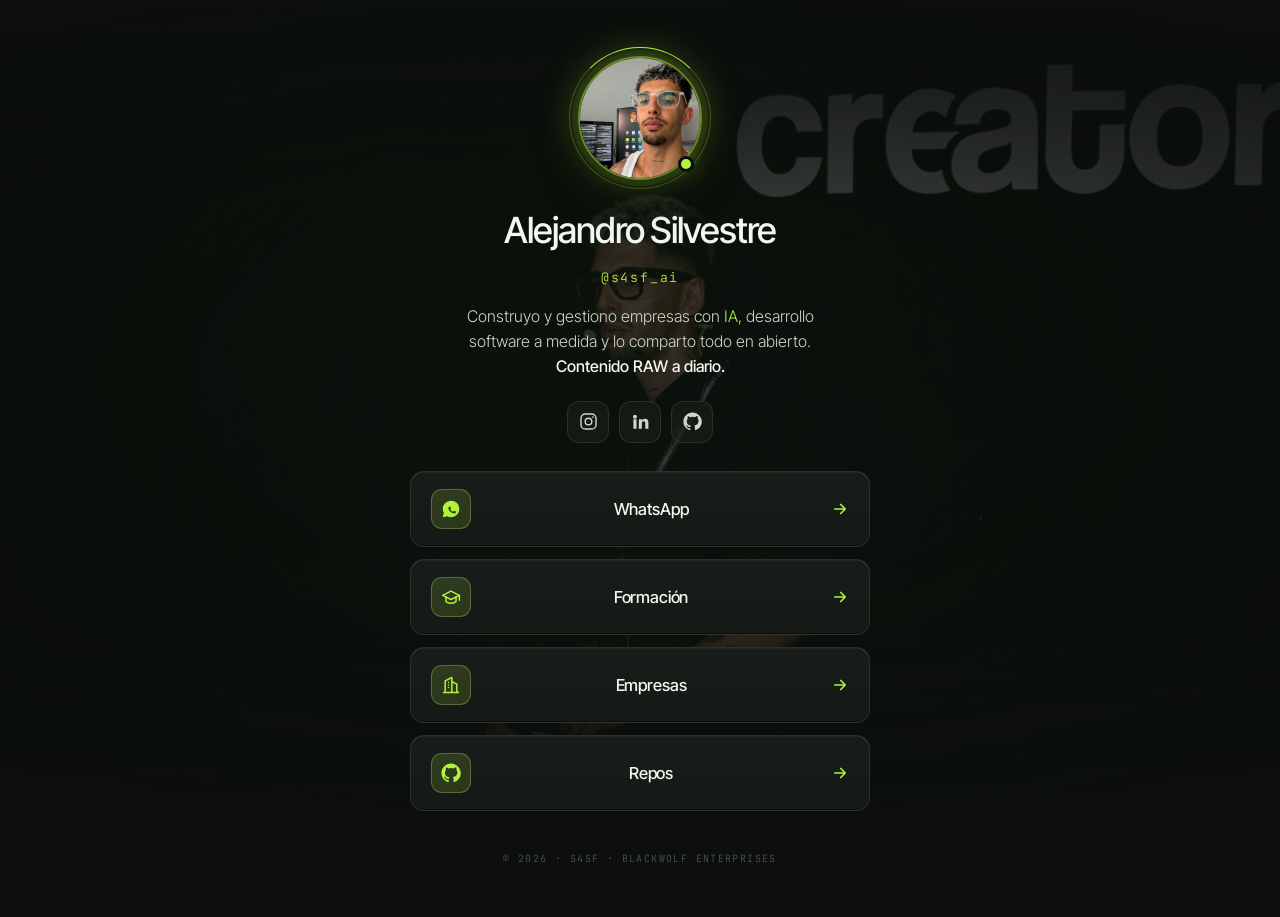
==== commit a79ceb7d: "style: paleta blanco/negro con detalles verdes; 4 botones limpios (solo nombre); Skool->Formacion Co" ====
--- a/index.html
+++ b/index.html
@@ -55,37 +55,30 @@
         </a>
       </div>
 
-      <!-- CTA formación destacado -->
-      <a class="bio-formacion reveal" data-link="formacion">
-        <span class="pulse" aria-hidden="true"></span>
-        Entrar a la formación
-        <svg viewBox="0 0 24 24" fill="none" stroke="currentColor" stroke-width="2.2" stroke-linecap="round" stroke-linejoin="round" style="width:17px;height:17px"><path d="M5 12h14M13 6l6 6-6 6"/></svg>
-      </a>
-
-      <!-- LOS 4 BOTONES (protagonistas) -->
+      <!-- LOS 4 BOTONES (protagonistas) — solo nombre -->
       <nav class="bio-links" aria-label="Accesos">
-        <a class="bio-link reveal" data-link="whatsapp">
+        <a class="bio-row reveal" data-link="whatsapp">
           <span class="ic"><svg viewBox="0 0 24 24" fill="currentColor"><path d="M12.04 2C6.58 2 2.13 6.45 2.13 11.91c0 1.75.46 3.45 1.32 4.95L2 22l5.25-1.38a9.9 9.9 0 0 0 4.79 1.22h.01c5.46 0 9.91-4.45 9.91-9.91 0-2.65-1.03-5.14-2.9-7.01A9.82 9.82 0 0 0 12.04 2Zm5.83 14.24c-.19.53-1.1 1.01-1.53 1.08-.39.06-.88.08-1.42-.09-.33-.11-.74-.25-1.28-.48-2.26-.97-3.73-3.24-3.84-3.39-.11-.15-.92-1.22-.92-2.33s.59-1.66.79-1.88c.21-.22.45-.28.6-.28h.43c.13.01.32-.05.5.39.19.45.63 1.57.69 1.68.06.11.09.24.02.39-.07.15-.11.24-.22.37-.11.13-.23.29-.33.39-.11.11-.23.23-.1.45.13.22.58.95 1.24 1.54.85.76 1.57 1 1.79 1.11.22.11.35.09.48-.06.13-.15.56-.66.71-.88.14-.23.29-.19.5-.12.21.08 1.32.63 1.54.74.23.12.37.17.43.27.06.1.06.55-.13 1.08Z"/></svg></span>
-          <div><h3>WhatsApp</h3><p>El día a día, en crudo.</p></div>
-          <span class="go">Unirme <svg viewBox="0 0 24 24" fill="none" stroke="currentColor" stroke-width="2.2" stroke-linecap="round" stroke-linejoin="round"><path d="M5 12h14M13 6l6 6-6 6"/></svg></span>
+          <span class="lbl">WhatsApp</span>
+          <span class="arr"><svg viewBox="0 0 24 24" fill="none" stroke="currentColor" stroke-width="2.2" stroke-linecap="round" stroke-linejoin="round"><path d="M5 12h14M13 6l6 6-6 6"/></svg></span>
         </a>
 
-        <a class="bio-link reveal" data-link="skool">
+        <a class="bio-row reveal" data-link="formacion">
           <span class="ic"><svg viewBox="0 0 24 24" fill="none" stroke="currentColor" stroke-width="1.8" stroke-linecap="round" stroke-linejoin="round"><path d="M22 10 12 5 2 10l10 5 10-5Z"/><path d="M6 12v5c0 1 2.7 2.5 6 2.5s6-1.5 6-2.5v-5"/><path d="M22 10v6"/></svg></span>
-          <div><h3>Skool</h3><p>La comunidad y la formación.</p></div>
-          <span class="go">Entrar <svg viewBox="0 0 24 24" fill="none" stroke="currentColor" stroke-width="2.2" stroke-linecap="round" stroke-linejoin="round"><path d="M5 12h14M13 6l6 6-6 6"/></svg></span>
+          <span class="lbl">Formación</span>
+          <span class="arr"><svg viewBox="0 0 24 24" fill="none" stroke="currentColor" stroke-width="2.2" stroke-linecap="round" stroke-linejoin="round"><path d="M5 12h14M13 6l6 6-6 6"/></svg></span>
         </a>
 
-        <a class="bio-link reveal" href="empresas.html">
+        <a class="bio-row reveal" href="empresas.html">
           <span class="ic"><svg viewBox="0 0 24 24" fill="none" stroke="currentColor" stroke-width="1.8" stroke-linecap="round" stroke-linejoin="round"><path d="M3 21h18M5 21V7l8-4v18M19 21V11l-6-3"/><path d="M9 9v.01M9 12v.01M9 15v.01"/></svg></span>
-          <div><h3>Empresas</h3><p>BlackWolf, APEX & clientes.</p></div>
-          <span class="go">Ver <svg viewBox="0 0 24 24" fill="none" stroke="currentColor" stroke-width="2.2" stroke-linecap="round" stroke-linejoin="round"><path d="M5 12h14M13 6l6 6-6 6"/></svg></span>
+          <span class="lbl">Empresas</span>
+          <span class="arr"><svg viewBox="0 0 24 24" fill="none" stroke="currentColor" stroke-width="2.2" stroke-linecap="round" stroke-linejoin="round"><path d="M5 12h14M13 6l6 6-6 6"/></svg></span>
         </a>
 
-        <a class="bio-link reveal" href="repos.html">
+        <a class="bio-row reveal" href="repos.html">
           <span class="ic"><svg viewBox="0 0 24 24" fill="currentColor"><path d="M12 .5C5.7.5.5 5.7.5 12c0 5.1 3.3 9.4 7.9 10.9.6.1.8-.2.8-.5v-2c-3.2.7-3.9-1.4-3.9-1.4-.5-1.3-1.3-1.7-1.3-1.7-1.1-.7.1-.7.1-.7 1.2.1 1.8 1.2 1.8 1.2 1 1.8 2.8 1.3 3.5 1 .1-.8.4-1.3.7-1.6-2.6-.3-5.3-1.3-5.3-5.7 0-1.3.5-2.3 1.2-3.1-.1-.3-.5-1.5.1-3.1 0 0 1-.3 3.3 1.2a11.5 11.5 0 0 1 6 0C17.3 4.7 18.3 5 18.3 5c.6 1.6.2 2.8.1 3.1.8.8 1.2 1.8 1.2 3.1 0 4.4-2.7 5.4-5.3 5.7.4.4.8 1.1.8 2.2v3.3c0 .3.2.6.8.5 4.6-1.5 7.9-5.8 7.9-10.9C23.5 5.7 18.3.5 12 .5Z"/></svg></span>
-          <div><h3>Repos</h3><p>Marketplace open source.</p></div>
-          <span class="go">Explorar <svg viewBox="0 0 24 24" fill="none" stroke="currentColor" stroke-width="2.2" stroke-linecap="round" stroke-linejoin="round"><path d="M5 12h14M13 6l6 6-6 6"/></svg></span>
+          <span class="lbl">Repos</span>
+          <span class="arr"><svg viewBox="0 0 24 24" fill="none" stroke="currentColor" stroke-width="2.2" stroke-linecap="round" stroke-linejoin="round"><path d="M5 12h14M13 6l6 6-6 6"/></svg></span>
         </a>
       </nav>
 
--- a/assets/theme.css
+++ b/assets/theme.css
@@ -153,8 +153,8 @@
   white-space: nowrap;
 }
 .apex-btn svg { width: 17px; height: 17px; }
-.apex-btn--primary { background: var(--apex-accent); color: var(--apex-accent-ink); border-color: var(--apex-accent); }
-.apex-btn--primary:hover { background: var(--apex-accent-h); transform: translateY(-1px); box-shadow: var(--apex-glow); }
+.apex-btn--primary { background: var(--apex-plat-hi); color: #0A0E07; border-color: var(--apex-plat-hi); }
+.apex-btn--primary:hover { background: #fff; transform: translateY(-1px); box-shadow: var(--apex-glow); }
 .apex-btn--ghost { background: transparent; color: var(--apex-plat-mid); border-color: var(--apex-border); }
 .apex-btn--ghost:hover { border-color: var(--apex-border-strong); color: var(--apex-plat-hi); }
 .apex-btn--plat { background: var(--apex-plat-hi); color: var(--apex-accent-ink); border-color: var(--apex-plat-hi); }
@@ -432,26 +432,24 @@
 .bio-formacion .pulse { width: 8px; height: 8px; border-radius: 50%; background: var(--apex-accent-ink); animation: bio-pulse 1.6s ease-in-out infinite; }
 @keyframes bio-pulse { 0%,100% { opacity: 1; transform: scale(1); } 50% { opacity: 0.35; transform: scale(0.7); } }
 
-/* los 4 botones del bio */
-.bio-links { display: grid; grid-template-columns: 1fr 1fr; gap: 12px; width: 100%; max-width: 460px; margin-top: 14px; }
-@media (max-width: 480px) { .bio-links { grid-template-columns: 1fr; } }
-.bio-link { position: relative; isolation: isolate; overflow: hidden; text-align: left;
-  display: flex; flex-direction: column; gap: 12px; padding: 18px; min-height: 132px;
+/* los 4 botones del bio — filas limpias, solo nombre. Blanco + detalle verde/negro */
+.bio-links { display: flex; flex-direction: column; gap: 12px; width: 100%; max-width: 460px; margin-top: 28px; }
+.bio-row { position: relative; isolation: isolate; overflow: hidden;
+  display: flex; align-items: center; gap: 16px; padding: 17px 20px;
   background: var(--apex-card-bg); border: 1px solid var(--apex-border); border-radius: var(--apex-radius);
   box-shadow: inset 0 1px 0 var(--apex-inset-top), inset 0 -1px 0 var(--apex-inset-bot);
-  transition: transform 0.35s var(--apex-ease-editorial), border-color 0.35s var(--apex-ease-editorial), box-shadow 0.35s var(--apex-ease-editorial); }
-.bio-link::after { content: ''; position: absolute; inset: -1px; z-index: -1; border-radius: inherit; opacity: 0;
-  background: radial-gradient(120% 120% at 80% 0%, rgba(178,242,60,0.14), transparent 55%); transition: opacity 0.4s var(--apex-ease-editorial); }
-.bio-link:hover { transform: translateY(-3px); border-color: var(--apex-border-strong); box-shadow: 0 16px 40px rgba(0,0,0,0.45), var(--apex-glow); }
-.bio-link:hover::after { opacity: 1; }
-.bio-link .ic { width: 42px; height: 42px; border-radius: 11px; display: grid; place-items: center; flex: none;
+  transition: transform 0.32s var(--apex-ease-editorial), border-color 0.32s var(--apex-ease-editorial), box-shadow 0.32s var(--apex-ease-editorial); }
+.bio-row::after { content: ''; position: absolute; inset: -1px; z-index: -1; border-radius: inherit; opacity: 0;
+  background: radial-gradient(120% 130% at 88% 0%, rgba(178,242,60,0.12), transparent 52%); transition: opacity 0.4s var(--apex-ease-editorial); }
+.bio-row:hover { transform: translateY(-2px); border-color: rgba(243,247,239,0.5); box-shadow: 0 14px 38px rgba(0,0,0,0.45), 0 0 22px rgba(178,242,60,0.18); }
+.bio-row:hover::after { opacity: 1; }
+.bio-row .ic { width: 40px; height: 40px; border-radius: 11px; display: grid; place-items: center; flex: none;
   background: var(--apex-accent-soft); border: 1px solid var(--apex-border-strong); color: var(--apex-accent); }
-.bio-link .ic svg { width: 21px; height: 21px; }
-.bio-link h3 { font-family: var(--apex-font); font-weight: 500; font-size: 15.5px; letter-spacing: -0.01em; color: var(--apex-plat-hi); margin: 0; }
-.bio-link p { font-size: 11.5px; line-height: 1.4; color: var(--apex-plat-low); margin: 3px 0 0; }
-.bio-link .go { margin-top: auto; display: inline-flex; align-items: center; gap: 6px; font-family: var(--apex-font-mono); font-size: 9px; letter-spacing: 0.18em; text-transform: uppercase; color: var(--apex-accent); }
-.bio-link .go svg { width: 13px; height: 13px; transition: transform 0.3s var(--apex-ease-editorial); }
-.bio-link:hover .go svg { transform: translateX(4px); }
+.bio-row .ic svg { width: 20px; height: 20px; }
+.bio-row .lbl { flex: 1; font-family: var(--apex-font); font-weight: 500; font-size: 16.5px; letter-spacing: -0.01em; color: var(--apex-plat-hi); }
+.bio-row .arr { flex: none; color: var(--apex-accent); display: grid; place-items: center; }
+.bio-row .arr svg { width: 18px; height: 18px; transition: transform 0.3s var(--apex-ease-editorial); }
+.bio-row:hover .arr svg { transform: translateX(4px); }
 .bio-foot { position: relative; z-index: 10; margin-top: 40px; font-family: var(--apex-font-mono); font-size: 10px; letter-spacing: 0.14em; text-transform: uppercase; color: var(--apex-plat-shad); }
 @media (max-width: 720px) { .bio-bg-portrait { opacity: 0.4; object-position: 64% 24%; }
   .bio-veil { background: radial-gradient(150% 75% at 50% 30%, rgba(12,15,13,0.5), rgba(12,15,13,0.85) 64%, #0C0F0D), linear-gradient(0deg, #0C0F0D 3%, transparent 34%); } }
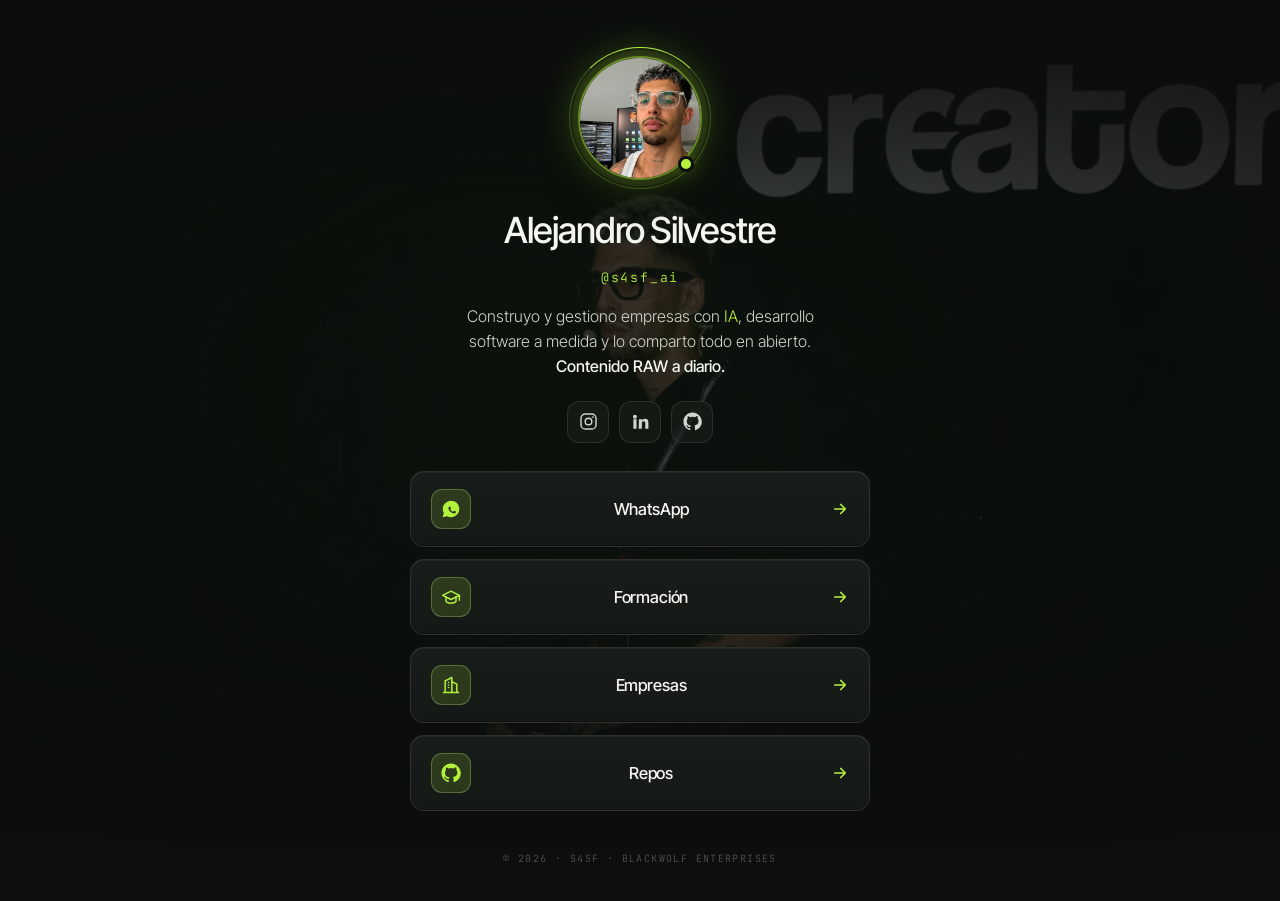
==== commit f5af4b30: "style: nueva paleta y assets (avatar, fondo); ajustes de páginas para deploy Co-Authored-By: Claude " ====
--- a/index.html
+++ b/index.html
@@ -16,13 +16,15 @@
   <meta name="twitter:image" content="assets/og.png" />
   <link rel="icon" href="data:image/svg+xml,<svg xmlns='http://www.w3.org/2000/svg' viewBox='0 0 32 32'><rect width='32' height='32' rx='8' fill='%23B2F23C'/><text x='16' y='22' font-family='monospace' font-size='15' font-weight='700' text-anchor='middle' fill='%230A0E07'>s4</text></svg>" />
   <link rel="stylesheet" href="assets/theme.css" />
+  <link rel="preload" as="image" href="assets/avatar.webp" type="image/webp" />
+  <link rel="preload" as="image" href="assets/bg-stage.webp" type="image/webp" fetchpriority="high" />
 </head>
 <body>
-  <script src="assets/config.js"></script>
-  <script src="assets/atmosphere.js"></script>
+  <script defer src="assets/config.js"></script>
+  <script defer src="assets/atmosphere.js"></script>
 
   <!-- Foto de escenario de fondo en movimiento + velo -->
-  <img class="bio-bg-portrait" src="assets/bg-stage.png" alt="" aria-hidden="true" />
+  <picture><source srcset="assets/bg-stage.webp" type="image/webp"><img class="bio-bg-portrait" src="assets/bg-stage.png" alt="" aria-hidden="true" decoding="async" /></picture>
   <div class="bio-veil" aria-hidden="true"></div>
 
   <main class="bio-stage">
@@ -30,7 +32,7 @@
       <!-- Foto de perfil -->
       <div class="bio-avatar-wrap reveal">
         <span class="bio-avatar-ring" aria-hidden="true"></span>
-        <img class="bio-avatar" src="assets/avatar.png" alt="Alejandro Silvestre — s4sf" />
+        <picture><source srcset="assets/avatar.webp" type="image/webp"><img class="bio-avatar" src="assets/avatar.png" alt="Alejandro Silvestre — s4sf" width="124" height="124" fetchpriority="high" decoding="async" /></picture>
         <span class="bio-avatar-dot" aria-hidden="true"></span>
       </div>
 
@@ -86,6 +88,6 @@
     </div>
   </main>
 
-  <script src="assets/main.js"></script>
+  <script defer src="assets/main.js"></script>
 </body>
 </html>
--- a/assets/theme.css
+++ b/assets/theme.css
@@ -540,3 +540,44 @@
   .reveal, .sw-anim { opacity: 1; transform: none; }
   html { scroll-behavior: auto; }
 }
+
+/* ═══════════════════════════════════════════════════════════════════════════
+ * PERF + MÓVIL (iPhone 15 Pro / notch / Dynamic Island) — añadido optimización
+ * ═══════════════════════════════════════════════════════════════════════════ */
+
+/* El wrapper <picture> no debe generar caja: la <img> conserva su layout */
+picture { display: contents; }
+
+/* Evita reflow de imágenes mientras cargan y mejora nitidez en retina */
+img { max-width: 100%; }
+
+/* Altura real del viewport en móvil (sin saltos por la barra de Safari) */
+@supports (height: 100dvh) {
+  body { min-height: 100dvh; }
+  .bio-stage { min-height: 100dvh; }
+}
+
+/* Safe-area insets: notch lateral, isla dinámica y home indicator */
+.apex-container {
+  padding-left: max(24px, env(safe-area-inset-left));
+  padding-right: max(24px, env(safe-area-inset-right));
+}
+.apex-nav { padding-top: env(safe-area-inset-top); }
+.bio-stage {
+  padding-left: max(20px, env(safe-area-inset-left));
+  padding-right: max(20px, env(safe-area-inset-right));
+  padding-bottom: max(24px, env(safe-area-inset-bottom));
+}
+
+/* iPhone 15 Pro (393pt) y móviles estrechos: tipografía/espaciado más cómodos
+   y áreas táctiles ≥ 44px (guía Apple HIG) */
+@media (max-width: 430px) {
+  .apex-container { padding-left: max(18px, env(safe-area-inset-left));
+                    padding-right: max(18px, env(safe-area-inset-right)); }
+  .apex-nav-inner { height: 56px; }
+  .bio-social { min-width: 44px; min-height: 44px; }
+  .bio-row { min-height: 52px; }
+}
+
+/* Imágenes decodificadas async no deben parpadear */
+.bio-avatar, .apex-brand-ava, .bio-bg-portrait { background: transparent; }
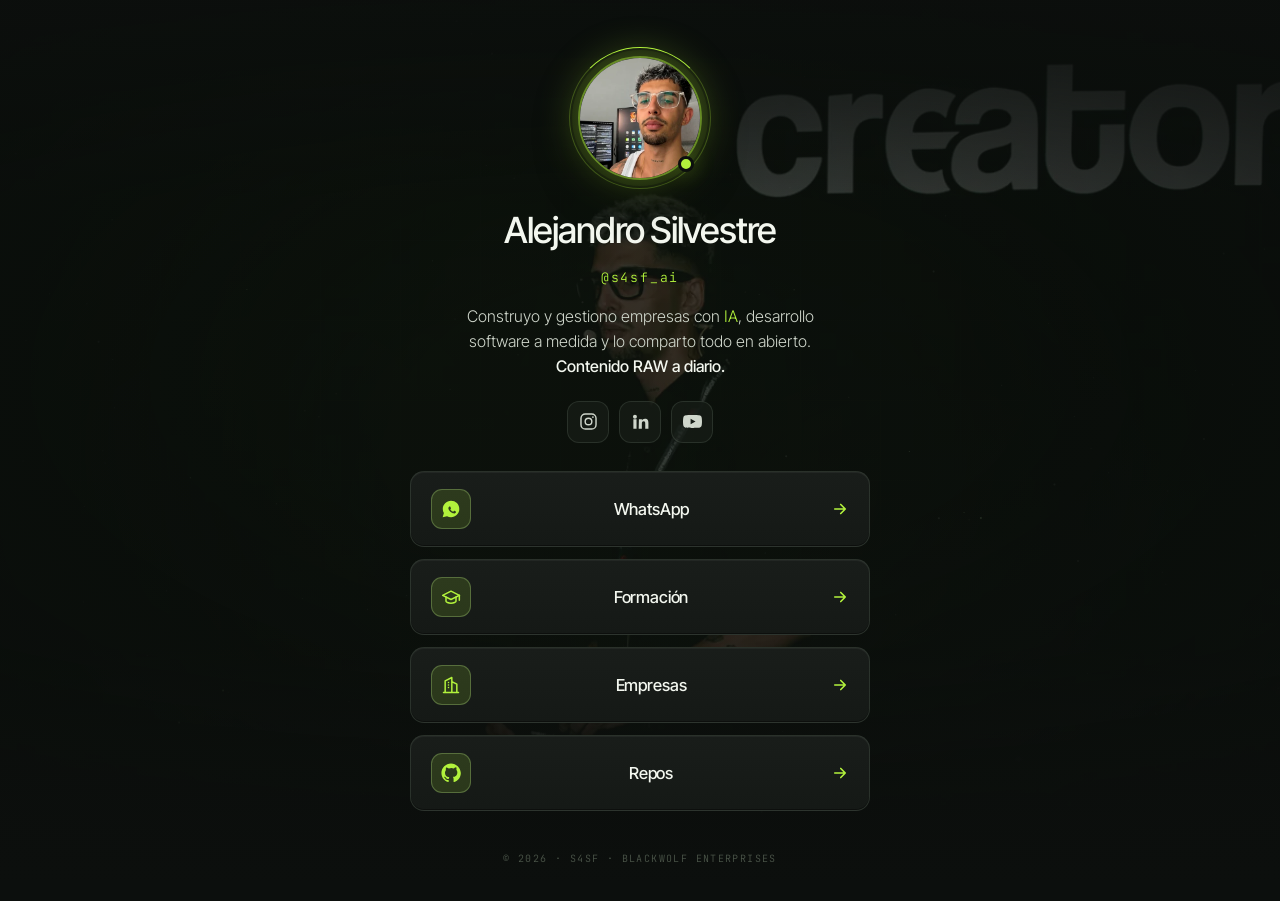
==== commit c3f7e402: "fix: actualiza enlaces de comunidad (WhatsApp nuevo grupo, Formacion->Skool apex-closers) - WhatsApp" ====
--- a/index.html
+++ b/index.html
@@ -52,8 +52,8 @@
         <a class="bio-social" href="https://www.linkedin.com/in/alejandro-silvestre-s4sf/" target="_blank" rel="noopener" aria-label="LinkedIn">
           <svg viewBox="0 0 24 24" fill="currentColor"><path d="M4.98 3.5A2.5 2.5 0 1 0 5 8.5a2.5 2.5 0 0 0 0-5zM3 9h4v12H3zM10 9h3.8v1.7h.05c.53-1 1.83-2.05 3.76-2.05C21.4 8.65 22 11.1 22 14.3V21h-4v-6c0-1.43-.03-3.27-2-3.27-2 0-2.3 1.56-2.3 3.17V21h-4z"/></svg>
         </a>
-        <a class="bio-social" href="https://github.com/SASbot01/apexclosers" target="_blank" rel="noopener" aria-label="GitHub">
-          <svg viewBox="0 0 24 24" fill="currentColor"><path d="M12 .5C5.7.5.5 5.7.5 12c0 5.1 3.3 9.4 7.9 10.9.6.1.8-.2.8-.5v-2c-3.2.7-3.9-1.4-3.9-1.4-.5-1.3-1.3-1.7-1.3-1.7-1.1-.7.1-.7.1-.7 1.2.1 1.8 1.2 1.8 1.2 1 1.8 2.8 1.3 3.5 1 .1-.8.4-1.3.7-1.6-2.6-.3-5.3-1.3-5.3-5.7 0-1.3.5-2.3 1.2-3.1-.1-.3-.5-1.5.1-3.1 0 0 1-.3 3.3 1.2a11.5 11.5 0 0 1 6 0C17.3 4.7 18.3 5 18.3 5c.6 1.6.2 2.8.1 3.1.8.8 1.2 1.8 1.2 3.1 0 4.4-2.7 5.4-5.3 5.7.4.4.8 1.1.8 2.2v3.3c0 .3.2.6.8.5 4.6-1.5 7.9-5.8 7.9-10.9C23.5 5.7 18.3.5 12 .5Z"/></svg>
+        <a class="bio-social" href="https://www.youtube.com/@S4sf" target="_blank" rel="noopener" aria-label="YouTube">
+          <svg viewBox="0 0 24 24" fill="currentColor"><path d="M23.5 6.5a3 3 0 0 0-2.1-2.1C19.5 3.9 12 3.9 12 3.9s-7.5 0-9.4.5A3 3 0 0 0 .5 6.5C0 8.4 0 12 0 12s0 3.6.5 5.5a3 3 0 0 0 2.1 2.1c1.9.5 9.4.5 9.4.5s7.5 0 9.4-.5a3 3 0 0 0 2.1-2.1C24 15.6 24 12 24 12s0-3.6-.5-5.5ZM9.6 15.6V8.4l6.2 3.6-6.2 3.6Z"/></svg>
         </a>
       </div>
 
